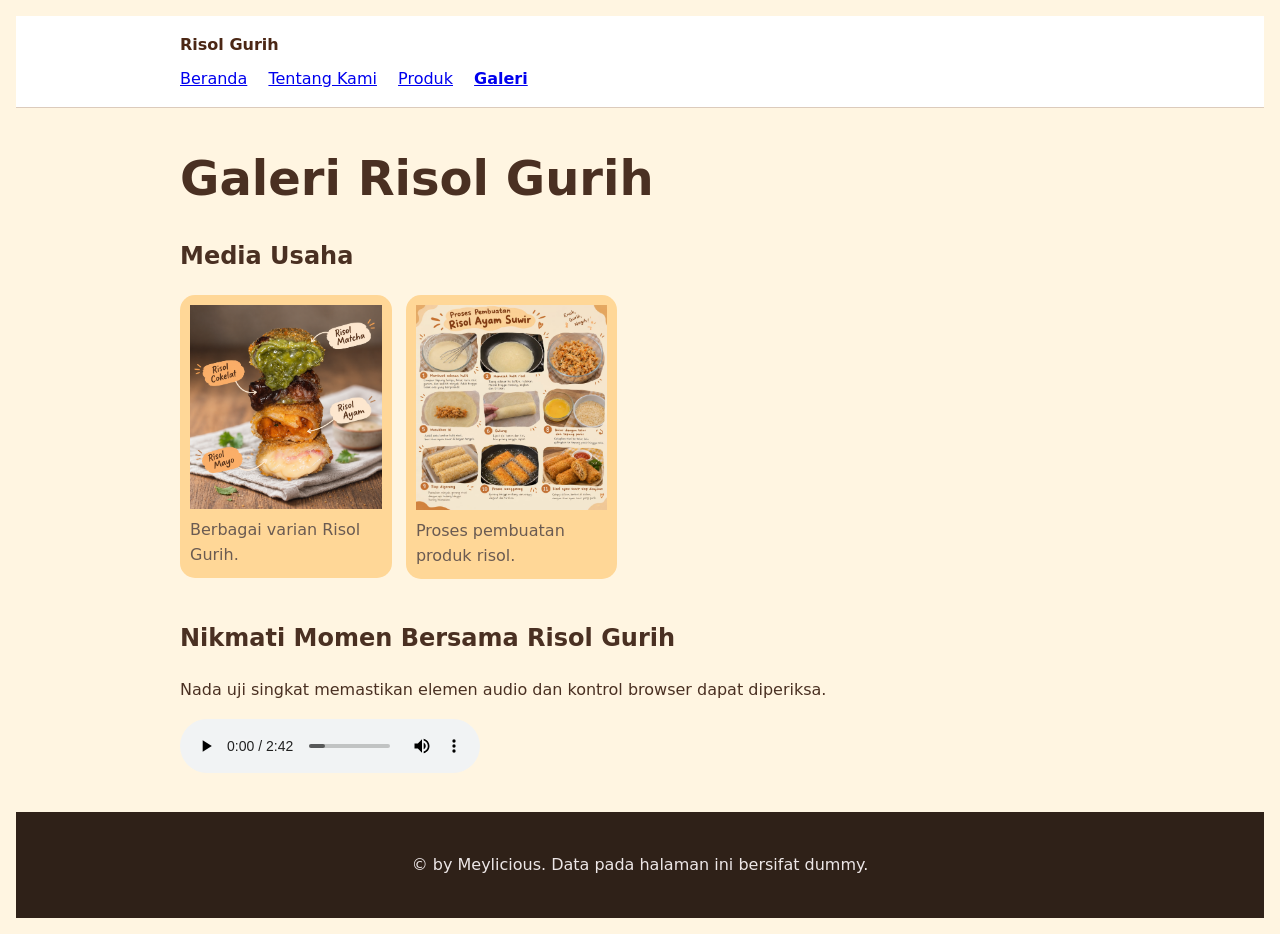
==== galeri.html @ bd15daeb "feat(p03): tambah media dan katalog" ====
<!doctype html>
<html lang="id">
  <head>
    <meta charset="utf-8" />
    <meta name="viewport" content="width=device-width, initial-scale=1" />
    <title>Galeri Risol Gurih - Website UMKM</title>
    <link rel="stylesheet" href="css/style.css" />
  </head>
  <body>
    <a class="skip-link" href="#konten">Lewati ke konten utama</a>

    <header class="site-header">
      <nav class="nav" aria-label="Navigasi utama">
        <a class="brand" href="index.html">Risol Gurih</a>
        <ul>
          <li><a href="index.html">Beranda</a></li>
          <li><a href="tentang.html">Tentang Kami</a></li>
          <li><a href="produk.html">Produk</a></li>
          <li><a aria-current="page" href="galeri.html">Galeri</a></li>
        </ul>
      </nav>
    </header>

    <main id="konten" class="page">
      <h1>Galeri Risol Gurih</h1>

      <section aria-labelledby="media-title">
        <h2 id="media-title">Media Usaha</h2>

        <div class="gallery-list">
          <figure class="media-card">
            <img
              src="assets/images/macam-risol.png"
              alt="Etalase produk Risol Gurih"
            />
            <figcaption>Berbagai varian Risol Gurih.</figcaption>
          </figure>

          <figure class="media-card">
            <img
              src="assets/images/proses-risol.jpeg"
              alt="Ilustrasi proses pembuatan risol"
            />
            <figcaption>Proses pembuatan produk risol.</figcaption>
          </figure>
        </div>
      </section>

    <section aria-labelledby="audio-title">
      <h2 id="audio-title">Nikmati Momen Bersama Risol Gurih</h2>
      <p id="audio-note">
        Nada uji singkat memastikan elemen audio dan kontrol browser dapat diperiksa.
      </p>
     <audio
      controls
      aria-describedby="audio-note"
      src="assets/audio/audio-risol.mp3"
    >
      Browser Anda tidak mendukung pemutar audio.
    </audio>
    </section>

    </main>

    <footer class="site-footer">
      <p>&copy; by Meylicious. Data pada halaman ini bersifat dummy.</p>
    </footer>
  </body>
</html>
---- css/style.css ----
body {
  margin: 0;
  background: #fff5e1;
  color: #4a3022;
  font-family: system-ui, -apple-system, BlinkMacSystemFont, "Segoe UI", sans-serif;
  line-height: 1.6;
  padding: 1rem;
}

.page {
  max-width: 920px;
  margin: 0 auto;
  padding: 32px 20px;
}

.hero {
  border-radius: 24px;
  background: linear-gradient(135deg, #d98245, #e8c766);
  padding: 36px;
}

.eyebrow {
  margin: 0 0 8px;
  text-transform: uppercase;
  letter-spacing: 0.14em;
  font-size: 0.78rem;
  opacity: 0.8;
}

h1 {
  margin: 0;
  font-size: 3rem;
}

.lead {
  max-width: 560px;
}

.cta-button {
  border: 0;
  border-radius: 999px;
  background: #e8c766;
  color: #4a3022;
  padding: 12px 18px;
  font-weight: 700;
  cursor: pointer;
}

.hero img {
  display: block;
  width: 400px;
  max-width: 100%;
  height: auto;
  border-radius: 12px;
  margin-top: 20px;
}

.foto-tentang {
  display: block;
  width: 400px;
  max-width: 100%;
  height: auto;
  border-radius: 12px;
  margin-top: 20px;
}

.products {
  margin-top: 18px;
}

.product-list {
  margin-top: 16px;
}

.product-card {
  display: inline-block;
  vertical-align: top;
  box-sizing: border-box;
  width: 23%;
  padding: 8px;
  margin: 0 1% 16px 0;
  border: 1px solid #765014;
  border-radius: 12px;
  background: white;
}

.price {
  font-weight: 800;
  color: #d98245;
}

.skip-link {
  position: absolute;
  left: -9999px;
  padding: 8px 12px;
  color: white;
  background: #2f2118;
}

.skip-link:focus {
  top: 8px;
  left: 8px;
}

.site-header {
  padding: 16px 20px;
  background: white;
  border-bottom: 1px solid #dccbbc;
}

.nav {
  max-width: 920px;
  margin: 0 auto;
}

.brand {
  display: inline-block;
  margin-bottom: 8px;
  color: #4b2715;
  font-weight: 800;
  text-decoration: none;
}

.nav ul {
  padding: 0;
  margin: 0;
  list-style: none;
}

.nav li {
  display: inline-block;
  margin-right: 1rem;
}

.nav a {
  display: inline-block;
}

.nav a[aria-current="page"] {
  font-weight: 800;
}

a:focus-visible,
button:focus-visible {
  outline: 3px solid #c2410c;
  outline-offset: 3px;
}

.info {
  margin-top: 18px;
  padding: 20px;
  border-radius: 18px;
  background: #f4dfad;
}

.site-footer {
  padding: 24px 20px;
 color: #ede7e7;
  text-align: center;
  background: #2f2118;
}

.gallery-list {
  margin-top: 16px;
}

.media-card {
  display: inline-block;
  vertical-align: top;
  box-sizing: border-box;
  width: 23%;
  margin: 0 1% 20px 0;
  padding: 10px;
  background: #ffd797;
  border-radius: 15px;
}

.media-card img {
  width: 100%;
  height: auto;
  display: block;
}

img {
  max-width: 100%;
  height: auto;
}

figure {
  margin: 0 0 24px;
}

figcaption {
  margin-top: 8px;
  color: #6b5b52;
}

table {
  width: 100%;
  border-collapse: collapse;
}

caption {
  margin-bottom: 8px;
  font-weight: 700;
  text-align: left;
}

th,
td {
  padding: 10px;
  text-align: left;
  border: 1px solid #dccbbc;
}

.owner-card {
  max-width: 300px;
  margin: 24px auto;
  padding: 10px;
  text-align: center;
  background: #f9f8f6;
  border: 1px solid #dccbbc;
  border-radius: 18px;
}

.owner-card img {
  display: block;
  width: 100%;
  max-width: 300px;
  height: auto;
  margin: 0 auto;
  border-radius: 12px;
}
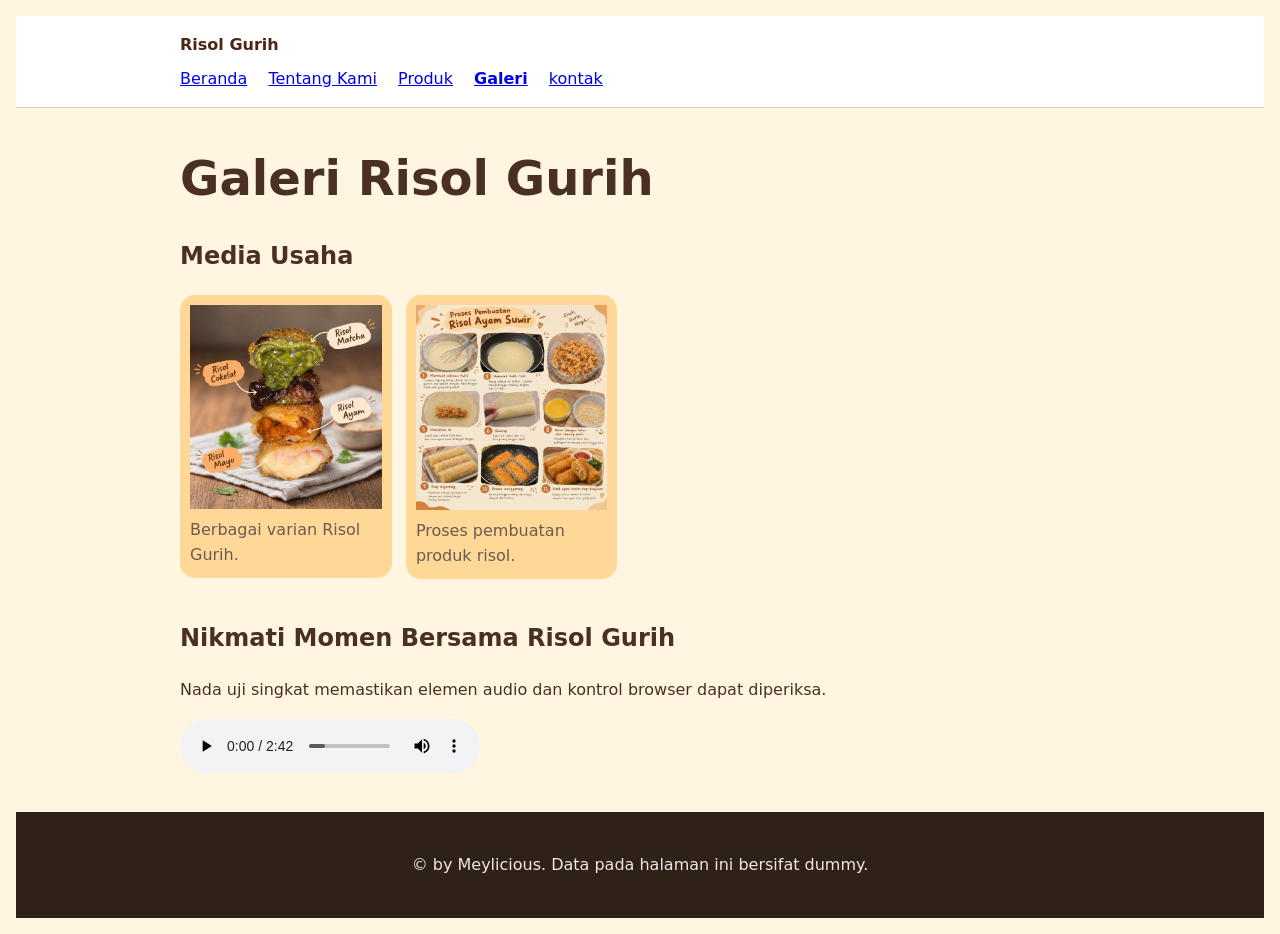
==== commit 4217004a: "feat: tambah form kontak aksesibel dan preview" ====
--- a/galeri.html
+++ b/galeri.html
@@ -17,6 +17,7 @@
           <li><a href="tentang.html">Tentang Kami</a></li>
           <li><a href="produk.html">Produk</a></li>
           <li><a aria-current="page" href="galeri.html">Galeri</a></li>
+          <li><a href="kontak.html">kontak</a></li>
         </ul>
       </nav>
     </header>
--- a/css/style.css
+++ b/css/style.css
@@ -231,4 +231,40 @@
   height: auto;
   margin: 0 auto;
   border-radius: 12px;
+}
+.field { 
+    margin-bottom: 16px; 
+}
+
+.field label { 
+    display: block; 
+    margin-bottom: 6px; 
+}
+
+#form-kontak {
+    padding: 24px;
+    background: #ffffff;
+    border: 1px solid #dccbbc;
+    border-radius: 18px;
+}
+
+fieldset {
+    margin: 0 0 16px;
+    padding: 16px;
+    border: 1px solid #e8bcbc;
+    border-radius: 12px;
+    background: #fffafa;
+}
+
+fieldset legend {
+    padding: 0 8px;
+    font-weight: 700;
+}
+
+#preview-form {
+    padding: 16px;
+    white-space: pre-wrap;
+    background: white;
+    border: 1px solid #dccbbc;
+    border-radius: 12px;
 }
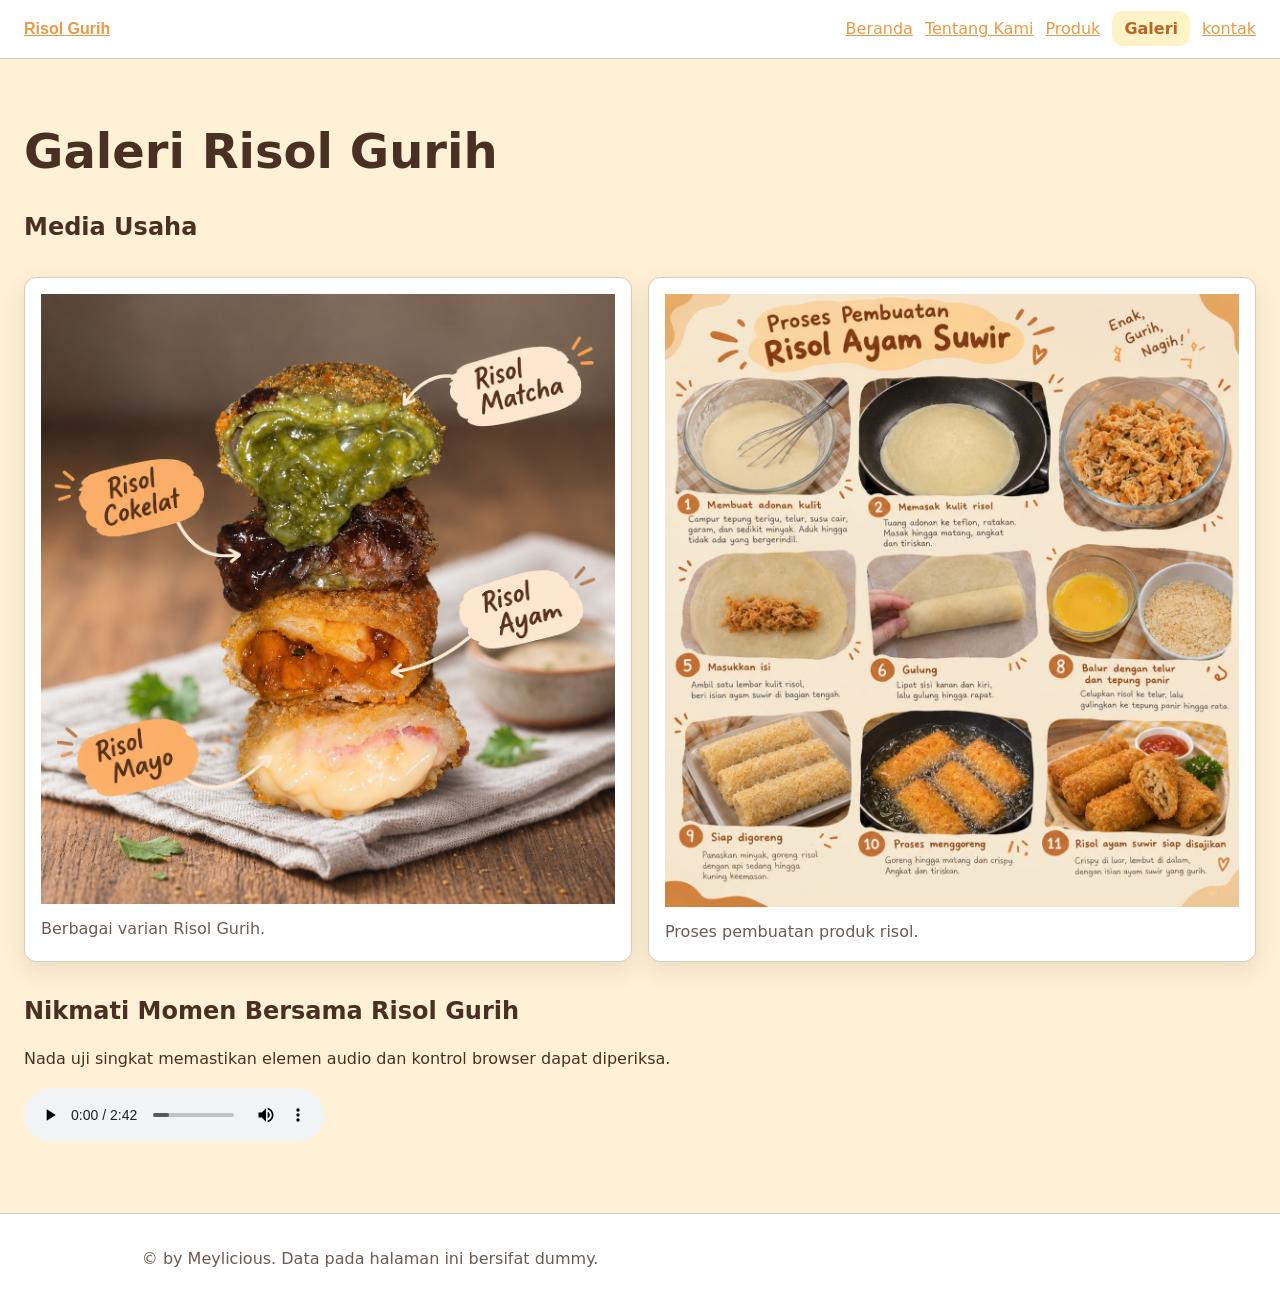
==== commit e12e2a16: "P06 feat: layout grid dan flexbox" ====
--- a/galeri.html
+++ b/galeri.html
@@ -28,7 +28,7 @@
       <section aria-labelledby="media-title">
         <h2 id="media-title">Media Usaha</h2>
 
-        <div class="gallery-list">
+        <div class="gallery-grid">
           <figure class="media-card">
             <img
               src="assets/images/macam-risol.png"
--- a/css/style.css
+++ b/css/style.css
@@ -1,68 +1,82 @@
+:root {
+  --color-primary: #e99a45;
+  --color-primary-strong: #b96524;
+  --color-text: #4a3022;
+  --color-muted: #6b5b52;
+  --color-surface: #ffffff;
+  --color-surface-soft: #fff1d6;
+  --color-border: #dccbbc;
+  --color-focus: #1d4ed8;
+  --space-1: 0.5rem;
+  --space-2: 0.75rem;
+  --space-3: 1rem;
+  --space-4: 1.5rem;
+  --space-5: 2rem;
+  --radius-sm: 0.625rem;
+  --radius-md: 0.75rem;
+  --shadow-card: 0 0.5rem 1.5rem rgb(47 33 24 / 0.1);
+}
+
+*,
+*::before,
+*::after {
+  box-sizing: border-box;
+}
+
+html { color-scheme: light; }
 
 body {
   margin: 0;
-  background: #fff5e1;
-  color: #4a3022;
+  color: var(--color-text);
+  background: var(--color-surface-soft);
   font-family: system-ui, -apple-system, BlinkMacSystemFont, "Segoe UI", sans-serif;
+  font-size: 1rem;
   line-height: 1.6;
-  padding: 1rem;
-}
-
-.page {
-  max-width: 920px;
-  margin: 0 auto;
-  padding: 32px 20px;
 }
 
 .hero {
-  border-radius: 24px;
-  background: linear-gradient(135deg, #d98245, #e8c766);
-  padding: 36px;
-}
-
+  display: grid;
+  grid-template-columns: 1.2fr 0.8fr;
+  gap: var(--space-4);
+  align-items: center;
+  padding: var(--space-3);
+  background: var(--color-primary);
+  border-radius: var(--radius-md);
+  color: #fff1d6;
+}
 .eyebrow {
-  margin: 0 0 8px;
+  color: var(--color-primary);
+  font-weight: 800;
+  letter-spacing: 0.08em;
   text-transform: uppercase;
-  letter-spacing: 0.14em;
-  font-size: 0.78rem;
-  opacity: 0.8;
+}
+
+.hero .eyebrow {
+  color: #fef3c7;
 }
 
 h1 {
-  margin: 0;
-  font-size: 3rem;
+  font-size: clamp(2rem, 6vw, 3rem);
+}
+h1,
+h2,
+h3 {
+  line-height: 1.2;
+  text-wrap: balance;
+}
+
+p,
+li {
+  max-width: 68ch;
 }
 
 .lead {
   max-width: 560px;
 }
 
-.cta-button {
-  border: 0;
-  border-radius: 999px;
-  background: #e8c766;
-  color: #4a3022;
-  padding: 12px 18px;
-  font-weight: 700;
-  cursor: pointer;
-}
-
-.hero img {
-  display: block;
-  width: 400px;
-  max-width: 100%;
-  height: auto;
-  border-radius: 12px;
-  margin-top: 20px;
-}
-
-.foto-tentang {
-  display: block;
-  width: 400px;
-  max-width: 100%;
-  height: auto;
-  border-radius: 12px;
-  margin-top: 20px;
+.hero-image {
+ width: 100%; 
+ border-radius: var(--radius-md); 
 }
 
 .products {
@@ -73,79 +87,114 @@
   margin-top: 16px;
 }
 
-.product-card {
+.price {
+  color: var(--color-primary-strong);
+  font-weight: 800;
+}
+
+.button,
+button {
   display: inline-block;
-  vertical-align: top;
-  box-sizing: border-box;
-  width: 23%;
-  padding: 8px;
-  margin: 0 1% 16px 0;
-  border: 1px solid #765014;
-  border-radius: 12px;
-  background: white;
-}
-
-.price {
-  font-weight: 800;
-  color: #d98245;
+  padding: var(--space-2) var(--space-3);
+  color: var(--color-surface);
+  font: inherit;
+  font-weight: 700;
+  text-decoration: none;
+  cursor: pointer;
+  background: var(--color-primary);
+  border: 0;
+  border-radius: var(--radius-sm);
+}
+
+.button:hover,
+button:hover {
+  color: var(--color-surface);
+  background: var(--color-primary-strong);
+}
+
+.hero button {
+  color: var(--color-text);
+  background: #fef3c7;
+}
+
+.hero button:hover {
+  color: var(--color-text);
+  background: #fde68a;
 }
 
 .skip-link {
   position: absolute;
-  left: -9999px;
-  padding: 8px 12px;
-  color: white;
-  background: #2f2118;
+  top: -5rem;
+  left: var(--space-3);
+  padding: var(--space-2) var(--space-3);
+  color: var(--color-surface);
+  background: var(--color-text);
 }
 
 .skip-link:focus {
-  top: 8px;
-  left: 8px;
-}
-
-.site-header {
-  padding: 16px 20px;
-  background: white;
-  border-bottom: 1px solid #dccbbc;
+  top: var(--space-3);
+}
+
+.site-header,
+.site-footer {
+  padding: var(--space-3) var(--space-4);
+  background: var(--color-surface);
+  border-bottom: 1px solid var(--color-border);
 }
 
 .nav {
-  max-width: 920px;
-  margin: 0 auto;
+  display: flex;
+  gap: var(--space-3);
+  align-items: center;
+  justify-content: space-between;
 }
 
 .brand {
-  display: inline-block;
-  margin-bottom: 8px;
-  color: #4b2715;
-  font-weight: 800;
+  margin-bottom: 0;
+  font-family: Arial, sans-serif;
+  font-weight: bold;
+}
+
+.nav ul {
+  display: flex;
+  gap: var(--space-2);
+  flex-wrap: wrap;
+  margin: 0;
+  padding: 0;
+  list-style: none;
+}
+
+.nav li {
+  margin: 0;
+}
+
+.nav a[aria-current="page"] {
+  padding: var(--space-1) var(--space-2);
+  color: var(--color-primary-strong);
+  font-weight: 700;
   text-decoration: none;
-}
-
-.nav ul {
-  padding: 0;
-  margin: 0;
-  list-style: none;
-}
-
-.nav li {
-  display: inline-block;
-  margin-right: 1rem;
-}
-
-.nav a {
-  display: inline-block;
-}
-
-.nav a[aria-current="page"] {
-  font-weight: 800;
-}
-
-a:focus-visible,
-button:focus-visible {
-  outline: 3px solid #c2410c;
-  outline-offset: 3px;
-}
+  background: #fef3c7;
+  border-radius: var(--radius-sm);
+}
+
+.page {
+  width: 100%;
+  max-width: 100%;
+  padding: var(--space-4);
+  padding-block: var(--space-5);
+}
+
+a { 
+  color: var(--color-primary); 
+}
+
+a:hover { 
+  color: var(--color-primary-strong); 
+}
+
+:focus-visible { 
+  outline: 3px solid var(--color-focus); 
+  outline-offset: 3px; }
 
 .info {
   margin-top: 18px;
@@ -155,63 +204,113 @@
 }
 
 .site-footer {
-  padding: 24px 20px;
- color: #ede7e7;
+  margin-top: var(--space-5);
+  color: var(--color-muted);
   text-align: center;
-  background: #2f2118;
-}
-
-.gallery-list {
-  margin-top: 16px;
-}
-
-.media-card {
-  display: inline-block;
-  vertical-align: top;
-  box-sizing: border-box;
-  width: 23%;
-  margin: 0 1% 20px 0;
-  padding: 10px;
-  background: #ffd797;
-  border-radius: 15px;
+  border-top: 1px solid var(--color-border);
+  border-bottom: 0;
+}
+
+.product-grid {
+  display: grid;
+  grid-template-columns: repeat(4, minmax(0, 1fr));
+  gap: var(--space-3);
+}
+.gallery-grid {
+  display: grid;
+  grid-template-columns: repeat(2, minmax(0, 1fr));
+  gap: var(--space-3);
+}
+
+.product-card,
+.media-card,
+table,
+form {
+  margin-block: var(--space-3);
+  padding: var(--space-3);
+  background: var(--color-surface);
+  border: 1px solid var(--color-border);
+  border-radius: var(--radius-md);
+  box-shadow: var(--shadow-card);
+}
+
+.product-card {
+  display: flex;
+  flex-direction: column;
+  position: relative;
+}
+
+.product-badge {
+  position: absolute;
+  top: var(--space-3);
+  left: var(--space-3);
+  padding: 0.2rem 0.65rem;
+  color: var(--color-primary-strong);
+  font-size: 0.8rem;
+  font-weight: 800;
+  background: #fef3c7;
+  border-radius: 999px;
+}
+
+.product-card h3 {
+  margin-top: 2.5rem;
+}
+
+.card-actions {
+  display: flex;
+  gap: var(--space-2);
+  align-items: center;
+  flex-wrap: wrap;
+  margin-top: auto;
+}
+
+figure {
+  margin-inline: 0;
+}
+
+figcaption,
+caption {
+  color: var(--color-muted);
+}
+
+table {
+  width: 100%;
+  border-collapse: collapse;
+  border-radius: 0;
+}
+
+caption {
+  margin-bottom: var(--space-2);
+  font-weight: 700;
+  text-align: left;
+}
+
+th,
+td {
+  padding: var(--space-2);
+  text-align: left;
+  border: 1px solid var(--color-border);
+}
+
+th {
+  background: var(--color-surface-soft);
 }
 
 .media-card img {
   width: 100%;
   height: auto;
   display: block;
+}
+
+.media-card {
+  display: flex;
+  flex-direction: column;
+  gap: var(--space-2);
 }
 
 img {
   max-width: 100%;
   height: auto;
-}
-
-figure {
-  margin: 0 0 24px;
-}
-
-figcaption {
-  margin-top: 8px;
-  color: #6b5b52;
-}
-
-table {
-  width: 100%;
-  border-collapse: collapse;
-}
-
-caption {
-  margin-bottom: 8px;
-  font-weight: 700;
-  text-align: left;
-}
-
-th,
-td {
-  padding: 10px;
-  text-align: left;
-  border: 1px solid #dccbbc;
 }
 
 .owner-card {
@@ -232,13 +331,52 @@
   margin: 0 auto;
   border-radius: 12px;
 }
-.field { 
-    margin-bottom: 16px; 
-}
-
-.field label { 
-    display: block; 
-    margin-bottom: 6px; 
+
+.field {
+  margin-bottom: var(--space-3);
+}
+
+.field label,
+legend {
+  display: block;
+  margin-bottom: var(--space-1);
+  font-weight: 700;
+}
+
+.field input,
+.field select,
+.field textarea {
+  width: 100%;
+  padding: var(--space-2);
+  color: inherit;
+  font: inherit;
+  background: var(--color-surface);
+  border: 1px solid var(--color-border);
+  border-radius: var(--radius-sm);
+}
+
+input[type="radio"],
+input[type="checkbox"] {
+  width: auto;
+}
+
+fieldset {
+  margin: 0 0 var(--space-3);
+  padding: var(--space-3);
+  border: 1px solid var(--color-border);
+  border-radius: var(--radius-sm);
+}
+
+audio {
+  max-width: 100%;
+}
+
+#preview-form {
+  padding: var(--space-3);
+  white-space: pre-wrap;
+  background: var(--color-surface);
+  border: 1px solid var(--color-border);
+  border-radius: var(--radius-sm);
 }
 
 #form-kontak {
@@ -248,23 +386,66 @@
     border-radius: 18px;
 }
 
-fieldset {
-    margin: 0 0 16px;
-    padding: 16px;
-    border: 1px solid #e8bcbc;
-    border-radius: 12px;
-    background: #fffafa;
-}
-
-fieldset legend {
-    padding: 0 8px;
-    font-weight: 700;
-}
-
-#preview-form {
-    padding: 16px;
-    white-space: pre-wrap;
-    background: white;
-    border: 1px solid #dccbbc;
-    border-radius: 12px;
+.form-actions {
+  display: flex;
+  gap: var(--space-2);
+  align-items: center;
+  flex-wrap: wrap;
+  margin-top: var(--space-3);
+}
+
+.tentang-grid {
+  display: grid;
+  grid-template-columns: 1.2fr 0.8fr;
+  gap: var(--space-4);
+  align-items: center;
+}
+
+.tentang-content {
+  display: flex;
+  flex-direction: column;
+  gap: var(--space-2);
+}
+
+.tentang-media {
+  position: relative;
+}
+
+.badge-tentang {
+  position: absolute;
+  top: var(--space-2);
+  left: var(--space-2);
+  padding: 0.25rem var(--space-2);
+  color: var(--color-primary-strong);
+  font-size: 0.875rem;
+  font-weight: 800;
+  background: #fef3c7;
+  border-radius: 999px;
+  z-index: 1;
+}
+
+.foto-tentang {
+  display: block;
+  width: 100%;
+  height: auto;
+  border-radius: var(--radius-md);
+}
+
+.nilai-list {
+  display: flex;
+  gap: var(--space-3);
+  flex-wrap: wrap;
+  margin: 0;
+  padding: 0;
+  list-style: none;
+}
+
+.nilai-list li {
+  flex: 1 1 12rem;
+  padding: var(--space-3);
+  background: var(--color-surface);
+  border: 1px solid var(--color-border);
+  border-radius: var(--radius-md);
+  box-shadow: var(--shadow-card);
+  margin: 0;
 }
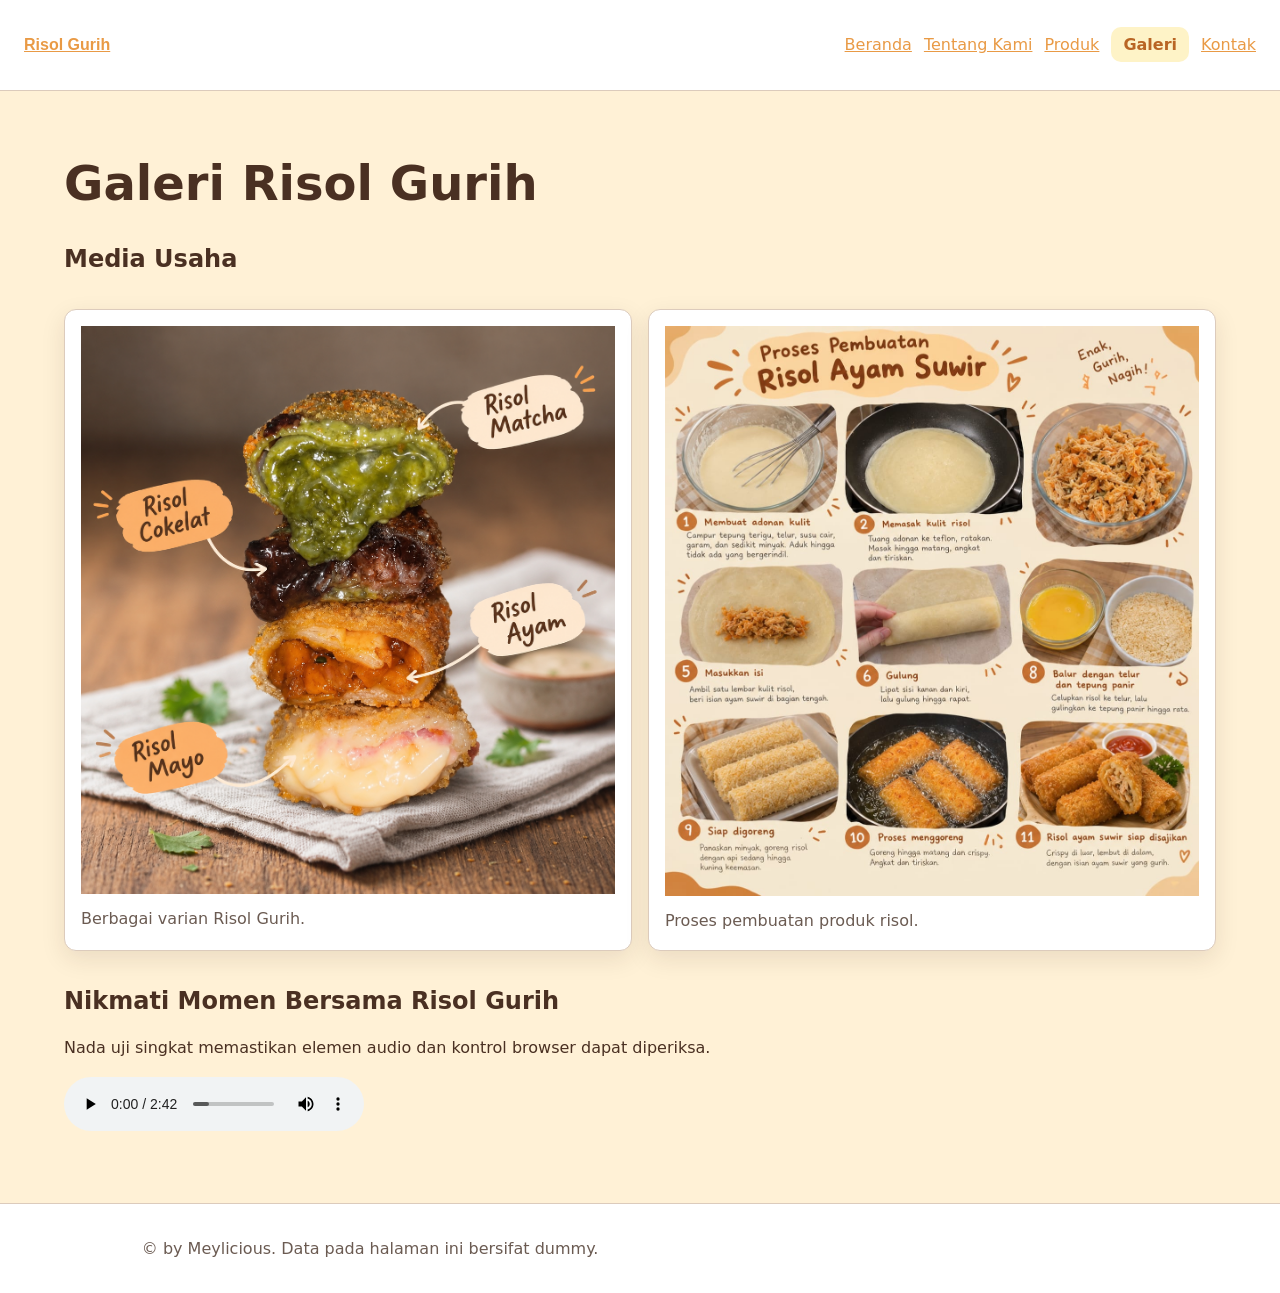
==== commit 5d9a63f5: "P07: responsive website" ====
--- a/galeri.html
+++ b/galeri.html
@@ -1,4 +1,4 @@
-<!doctype html>
+<!Doctype html>
 <html lang="id">
   <head>
     <meta charset="utf-8" />
@@ -6,18 +6,20 @@
     <title>Galeri Risol Gurih - Website UMKM</title>
     <link rel="stylesheet" href="css/style.css" />
   </head>
+
   <body>
     <a class="skip-link" href="#konten">Lewati ke konten utama</a>
 
     <header class="site-header">
       <nav class="nav" aria-label="Navigasi utama">
         <a class="brand" href="index.html">Risol Gurih</a>
+
         <ul>
           <li><a href="index.html">Beranda</a></li>
           <li><a href="tentang.html">Tentang Kami</a></li>
           <li><a href="produk.html">Produk</a></li>
           <li><a aria-current="page" href="galeri.html">Galeri</a></li>
-          <li><a href="kontak.html">kontak</a></li>
+          <li><a href="kontak.html">Kontak</a></li>
         </ul>
       </nav>
     </header>
@@ -32,6 +34,9 @@
           <figure class="media-card">
             <img
               src="assets/images/macam-risol.png"
+              width="1217"
+              height="1293"
+              loading="lazy"
               alt="Etalase produk Risol Gurih"
             />
             <figcaption>Berbagai varian Risol Gurih.</figcaption>
@@ -40,6 +45,9 @@
           <figure class="media-card">
             <img
               src="assets/images/proses-risol.jpeg"
+              width="1199"
+              height="1280"
+              loading="lazy"
               alt="Ilustrasi proses pembuatan risol"
             />
             <figcaption>Proses pembuatan produk risol.</figcaption>
@@ -47,24 +55,25 @@
         </div>
       </section>
 
-    <section aria-labelledby="audio-title">
-      <h2 id="audio-title">Nikmati Momen Bersama Risol Gurih</h2>
-      <p id="audio-note">
-        Nada uji singkat memastikan elemen audio dan kontrol browser dapat diperiksa.
-      </p>
-     <audio
-      controls
-      aria-describedby="audio-note"
-      src="assets/audio/audio-risol.mp3"
-    >
-      Browser Anda tidak mendukung pemutar audio.
-    </audio>
-    </section>
+      <section aria-labelledby="audio-title">
+        <h2 id="audio-title">Nikmati Momen Bersama Risol Gurih</h2>
 
+        <p id="audio-note">
+          Nada uji singkat memastikan elemen audio dan kontrol browser dapat diperiksa.
+        </p>
+
+        <audio
+          controls
+          aria-describedby="audio-note"
+          src="assets/audio/audio-risol.mp3"
+        >
+          Browser Anda tidak mendukung pemutar audio.
+        </audio>
+      </section>
     </main>
 
     <footer class="site-footer">
       <p>&copy; by Meylicious. Data pada halaman ini bersifat dummy.</p>
     </footer>
   </body>
-</html>+</html>
--- a/css/style.css
+++ b/css/style.css
@@ -23,7 +23,9 @@
   box-sizing: border-box;
 }
 
-html { color-scheme: light; }
+html {
+  color-scheme: light;
+}
 
 body {
   margin: 0;
@@ -36,7 +38,7 @@
 
 .hero {
   display: grid;
-  grid-template-columns: 1.2fr 0.8fr;
+  grid-template-columns: 1fr;
   gap: var(--space-4);
   align-items: center;
   padding: var(--space-3);
@@ -44,6 +46,7 @@
   border-radius: var(--radius-md);
   color: #fff1d6;
 }
+
 .eyebrow {
   color: var(--color-primary);
   font-weight: 800;
@@ -56,8 +59,9 @@
 }
 
 h1 {
-  font-size: clamp(2rem, 6vw, 3rem);
-}
+  font-size: clamp(1.75rem, 1.25rem + 3vw, 3rem);
+}
+
 h1,
 h2,
 h3 {
@@ -75,8 +79,8 @@
 }
 
 .hero-image {
- width: 100%; 
- border-radius: var(--radius-md); 
+  width: 100%;
+  border-radius: var(--radius-md);
 }
 
 .products {
@@ -142,26 +146,26 @@
   border-bottom: 1px solid var(--color-border);
 }
 
-.nav {
-  display: flex;
-  gap: var(--space-3);
-  align-items: center;
-  justify-content: space-between;
-}
-
 .brand {
   margin-bottom: 0;
   font-family: Arial, sans-serif;
   font-weight: bold;
 }
 
+.nav {
+  display: flex;
+  flex-direction: column;
+  gap: var(--space-3);
+  align-items: flex-start;
+}
+
 .nav ul {
   display: flex;
+  flex-direction: column;
   gap: var(--space-2);
   flex-wrap: wrap;
-  margin: 0;
-  padding: 0;
   list-style: none;
+  padding-left: 0;
 }
 
 .nav li {
@@ -178,23 +182,23 @@
 }
 
 .page {
-  width: 100%;
-  max-width: 100%;
-  padding: var(--space-4);
+  width: min(100% - 2rem, 72rem);
+  margin-inline: auto;
   padding-block: var(--space-5);
 }
 
-a { 
-  color: var(--color-primary); 
-}
-
-a:hover { 
-  color: var(--color-primary-strong); 
-}
-
-:focus-visible { 
-  outline: 3px solid var(--color-focus); 
-  outline-offset: 3px; }
+a {
+  color: var(--color-primary);
+}
+
+a:hover {
+  color: var(--color-primary-strong);
+}
+
+:focus-visible {
+  outline: 3px solid var(--color-focus);
+  outline-offset: 3px;
+}
 
 .info {
   margin-top: 18px;
@@ -211,14 +215,10 @@
   border-bottom: 0;
 }
 
-.product-grid {
-  display: grid;
-  grid-template-columns: repeat(4, minmax(0, 1fr));
-  gap: var(--space-3);
-}
+.product-grid,
 .gallery-grid {
   display: grid;
-  grid-template-columns: repeat(2, minmax(0, 1fr));
+  grid-template-columns: 1fr;
   gap: var(--space-3);
 }
 
@@ -309,6 +309,7 @@
 }
 
 img {
+  display: block;
   max-width: 100%;
   height: auto;
 }
@@ -380,10 +381,10 @@
 }
 
 #form-kontak {
-    padding: 24px;
-    background: #ffffff;
-    border: 1px solid #dccbbc;
-    border-radius: 18px;
+  padding: 24px;
+  background: #ffffff;
+  border: 1px solid #dccbbc;
+  border-radius: 18px;
 }
 
 .form-actions {
@@ -396,7 +397,7 @@
 
 .tentang-grid {
   display: grid;
-  grid-template-columns: 1.2fr 0.8fr;
+  grid-template-columns: 1fr;
   gap: var(--space-4);
   align-items: center;
 }
@@ -415,9 +416,10 @@
   position: absolute;
   top: var(--space-2);
   left: var(--space-2);
-  padding: 0.25rem var(--space-2);
+  max-width: calc(100% - 1rem);
+  padding: 0.25rem 0.5rem;
   color: var(--color-primary-strong);
-  font-size: 0.875rem;
+  font-size: clamp(0.7rem, 3vw, 0.875rem);
   font-weight: 800;
   background: #fef3c7;
   border-radius: 999px;
@@ -448,4 +450,50 @@
   border-radius: var(--radius-md);
   box-shadow: var(--shadow-card);
   margin: 0;
-}+}
+
+.table-scroll {
+  max-width: 100%;
+  overflow-x: auto;
+}
+
+.table-scroll:focus-visible {
+  outline: 3px solid var(--color-focus);
+  outline-offset: 3px;
+}
+
+.table-scroll table {
+  min-width: 40rem;
+}
+
+@media (min-width: 42rem) {
+  .nav ul {
+    flex-direction: row;
+  }
+
+  .gallery-grid {
+    grid-template-columns: repeat(2, minmax(0, 1fr));
+  }
+}
+
+@media (min-width: 48rem) {
+  .hero {
+    grid-template-columns: 1.2fr 0.8fr;
+  }
+
+  .product-grid {
+    grid-template-columns: repeat(2, minmax(0, 1fr));
+  }
+}
+
+@media (min-width: 60rem) {
+  .nav {
+    flex-direction: row;
+    align-items: center;
+    justify-content: space-between;
+  }
+
+  .product-grid {
+    grid-template-columns: repeat(3, minmax(0, 1fr));
+  }
+}
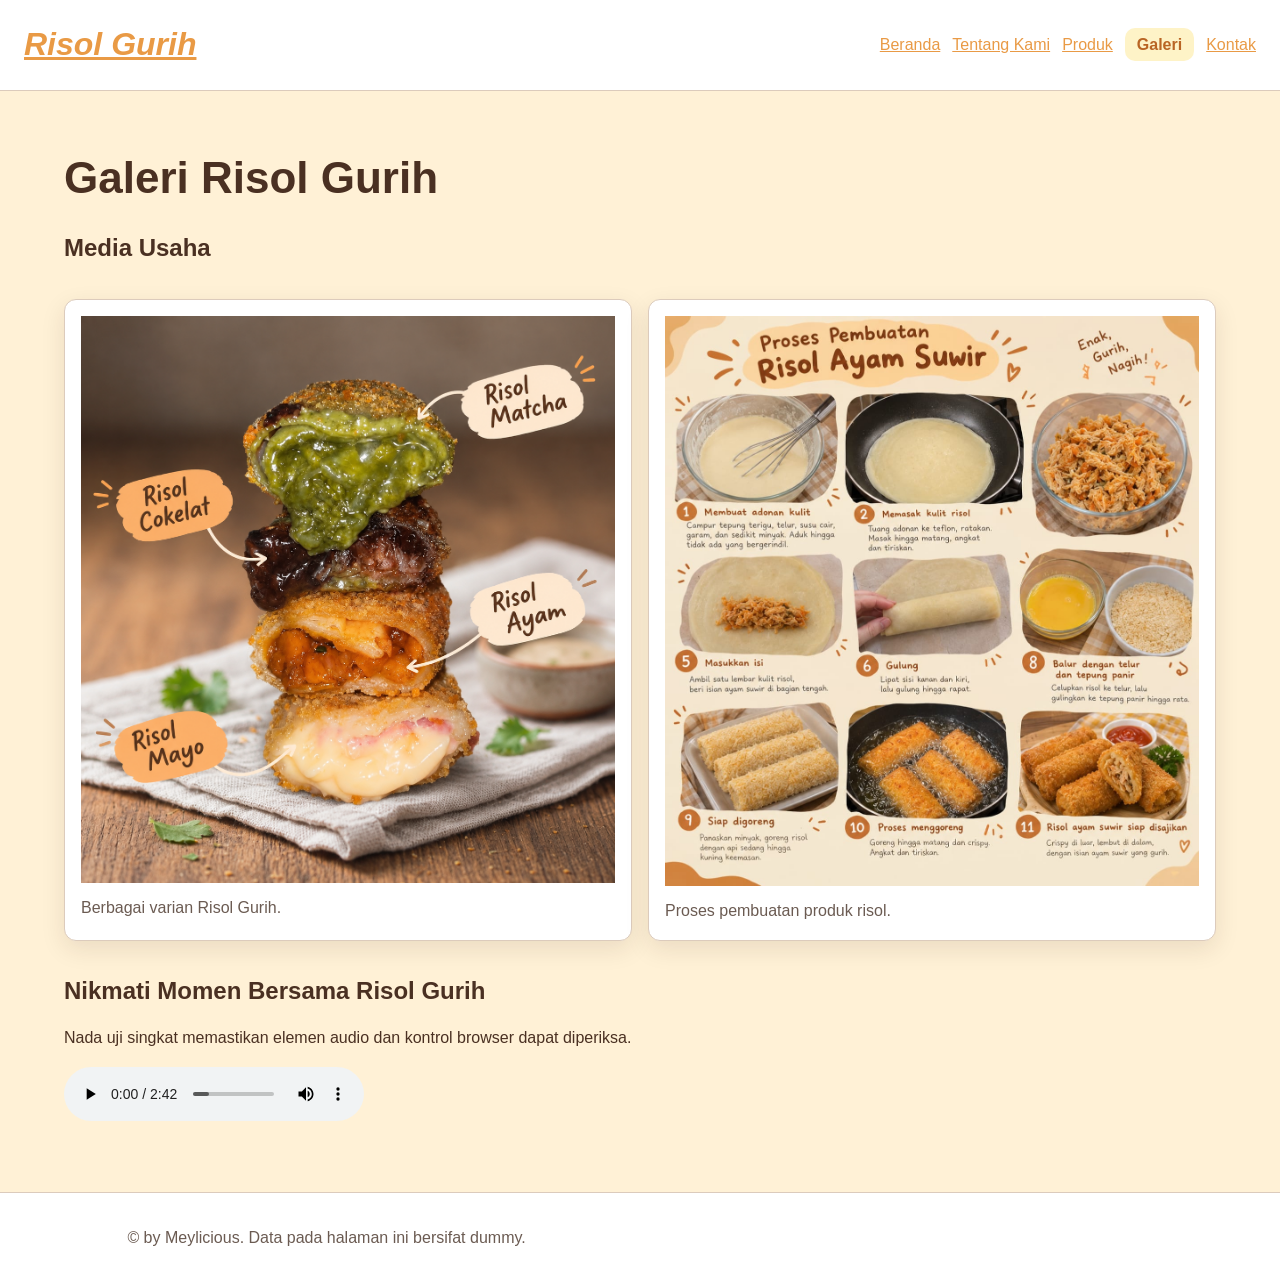
==== commit 322b6744: "feat(P09): tambahkan data produk dinamis, format rupiah, dan status stok" ====
--- a/galeri.html
+++ b/galeri.html
@@ -4,8 +4,9 @@
     <meta charset="utf-8" />
     <meta name="viewport" content="width=device-width, initial-scale=1" />
     <title>Galeri Risol Gurih - Website UMKM</title>
-    <link rel="stylesheet" href="css/style.css" />
-  </head>
+   <link rel="stylesheet" href="css/style.css" />
+<script src="js/app.js" defer></script>
+</head>
 
   <body>
     <a class="skip-link" href="#konten">Lewati ke konten utama</a>
--- a/css/style.css
+++ b/css/style.css
@@ -31,8 +31,8 @@
   margin: 0;
   color: var(--color-text);
   background: var(--color-surface-soft);
-  font-family: system-ui, -apple-system, BlinkMacSystemFont, "Segoe UI", sans-serif;
-  font-size: 1rem;
+  font-family: Arial, sans-serif;
+  font-size: 16px;
   line-height: 1.6;
 }
 
@@ -59,7 +59,7 @@
 }
 
 h1 {
-  font-size: clamp(1.75rem, 1.25rem + 3vw, 3rem);
+  font-size: clamp(2rem, 1.5rem + 2vw, 2.75rem);
 }
 
 h1,
@@ -148,10 +148,11 @@
 
 .brand {
   margin-bottom: 0;
-  font-family: Arial, sans-serif;
-  font-weight: bold;
-}
-
+  font-family: "Baloo 2", sans-serif;
+  font-size: 2rem;
+  font-weight: 800;
+  font-style: italic;
+}
 .nav {
   display: flex;
   flex-direction: column;
@@ -497,3 +498,58 @@
     grid-template-columns: repeat(3, minmax(0, 1fr));
   }
 }
+
+.js-product-grid {
+  display: grid;
+  grid-template-columns: repeat(auto-fit, minmax(14rem, 1fr));
+  gap: var(--space-4);
+}
+
+.js-product-card {
+  padding: var(--space-4);
+  border: 1px solid var(--color-border);
+  border-radius: var(--radius-md);
+  background: var(--color-surface);
+  box-shadow: var(--shadow-card);
+}
+
+.stock-badge {
+  display: inline-flex;
+  margin-block-start: var(--space-2);
+  padding: 0.25rem 0.6rem;
+  border-radius: 999px;
+  font-size: 0.85rem;
+  font-weight: 700;
+  background: #dcfce7;
+  color: #166534;
+}
+
+.stock-badge.warning {
+  background: #fef3c7;
+  color: #92400e;
+}
+
+.stock-badge.empty {
+  background: #fee2e2;
+  color: #991b1b;
+}
+
+/* Hamburger menu */
+#menuButton {
+  display: none;
+}
+
+@media (max-width: 768px) {
+  #menuButton {
+    display: block;
+  }
+
+  #navMenu {
+    display: none;
+  }
+
+  #navMenu.active {
+    display: flex;
+    flex-direction: column;
+  }
+}
